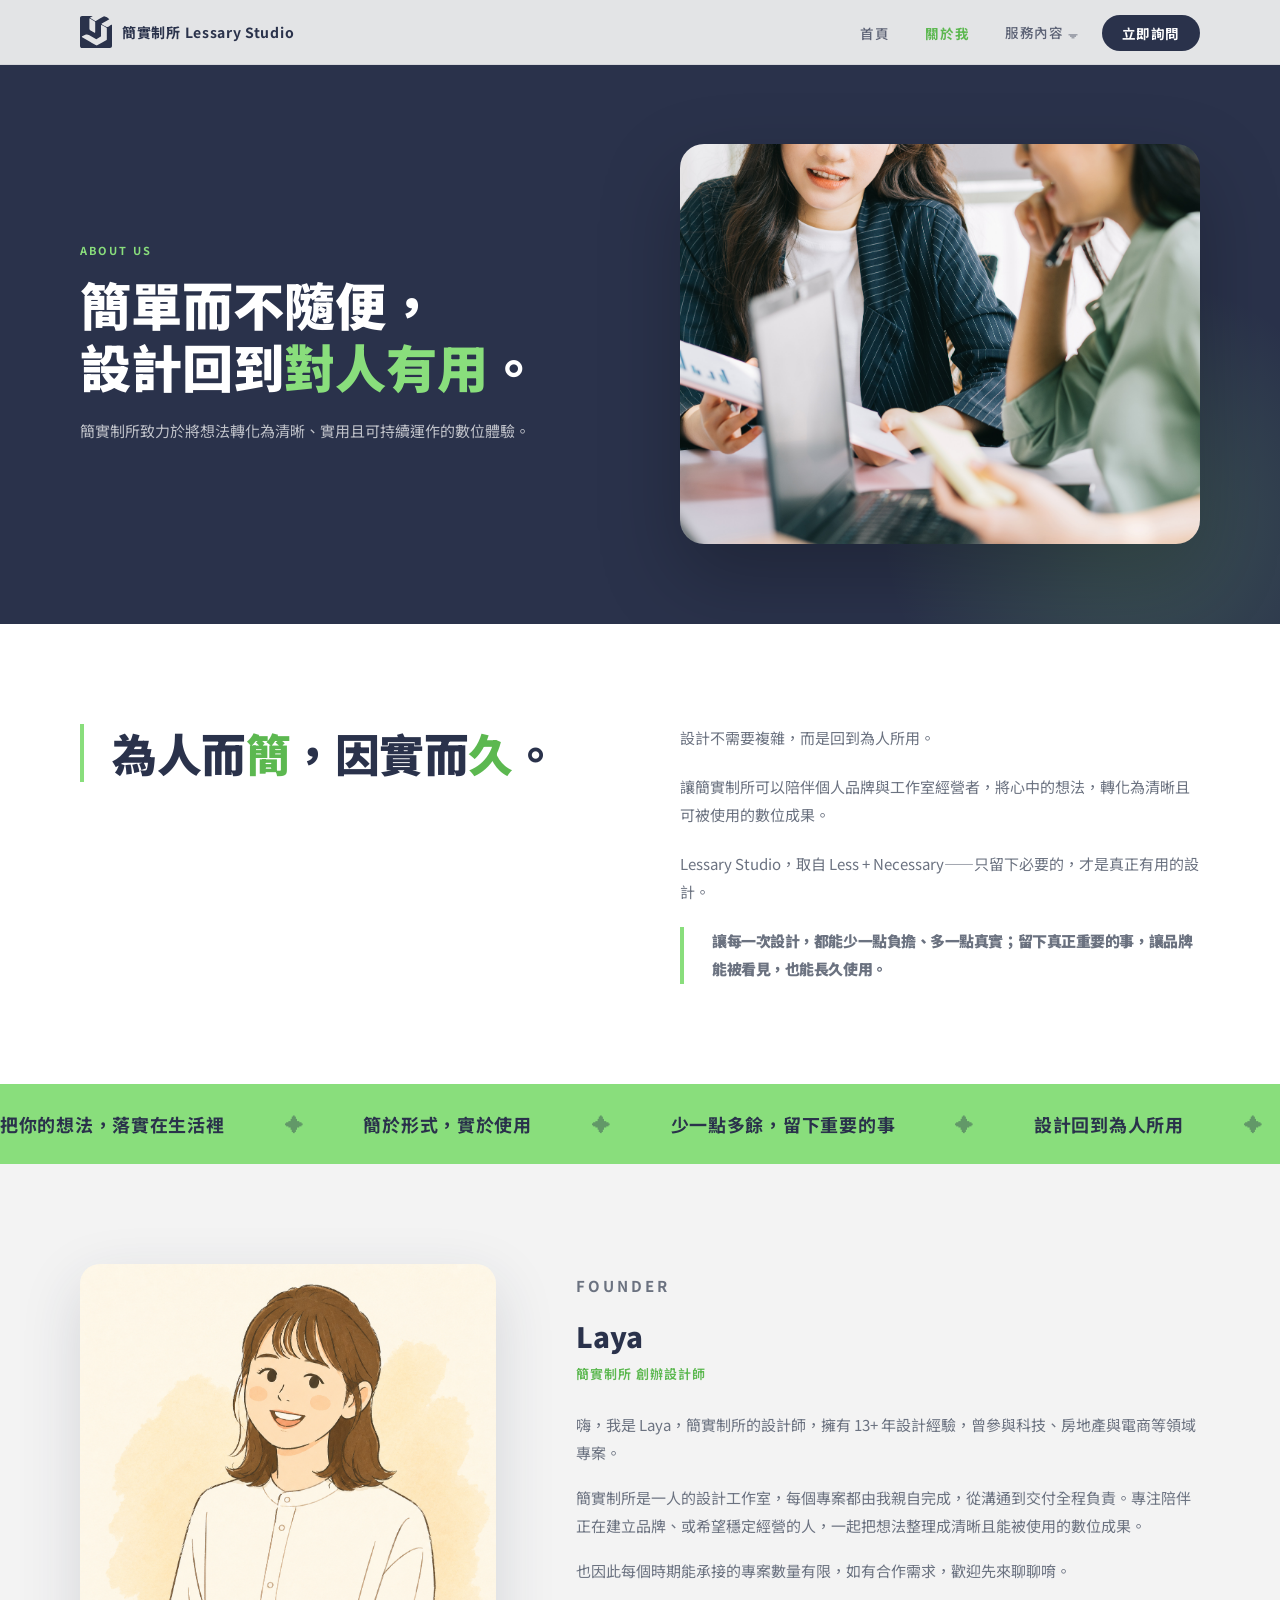
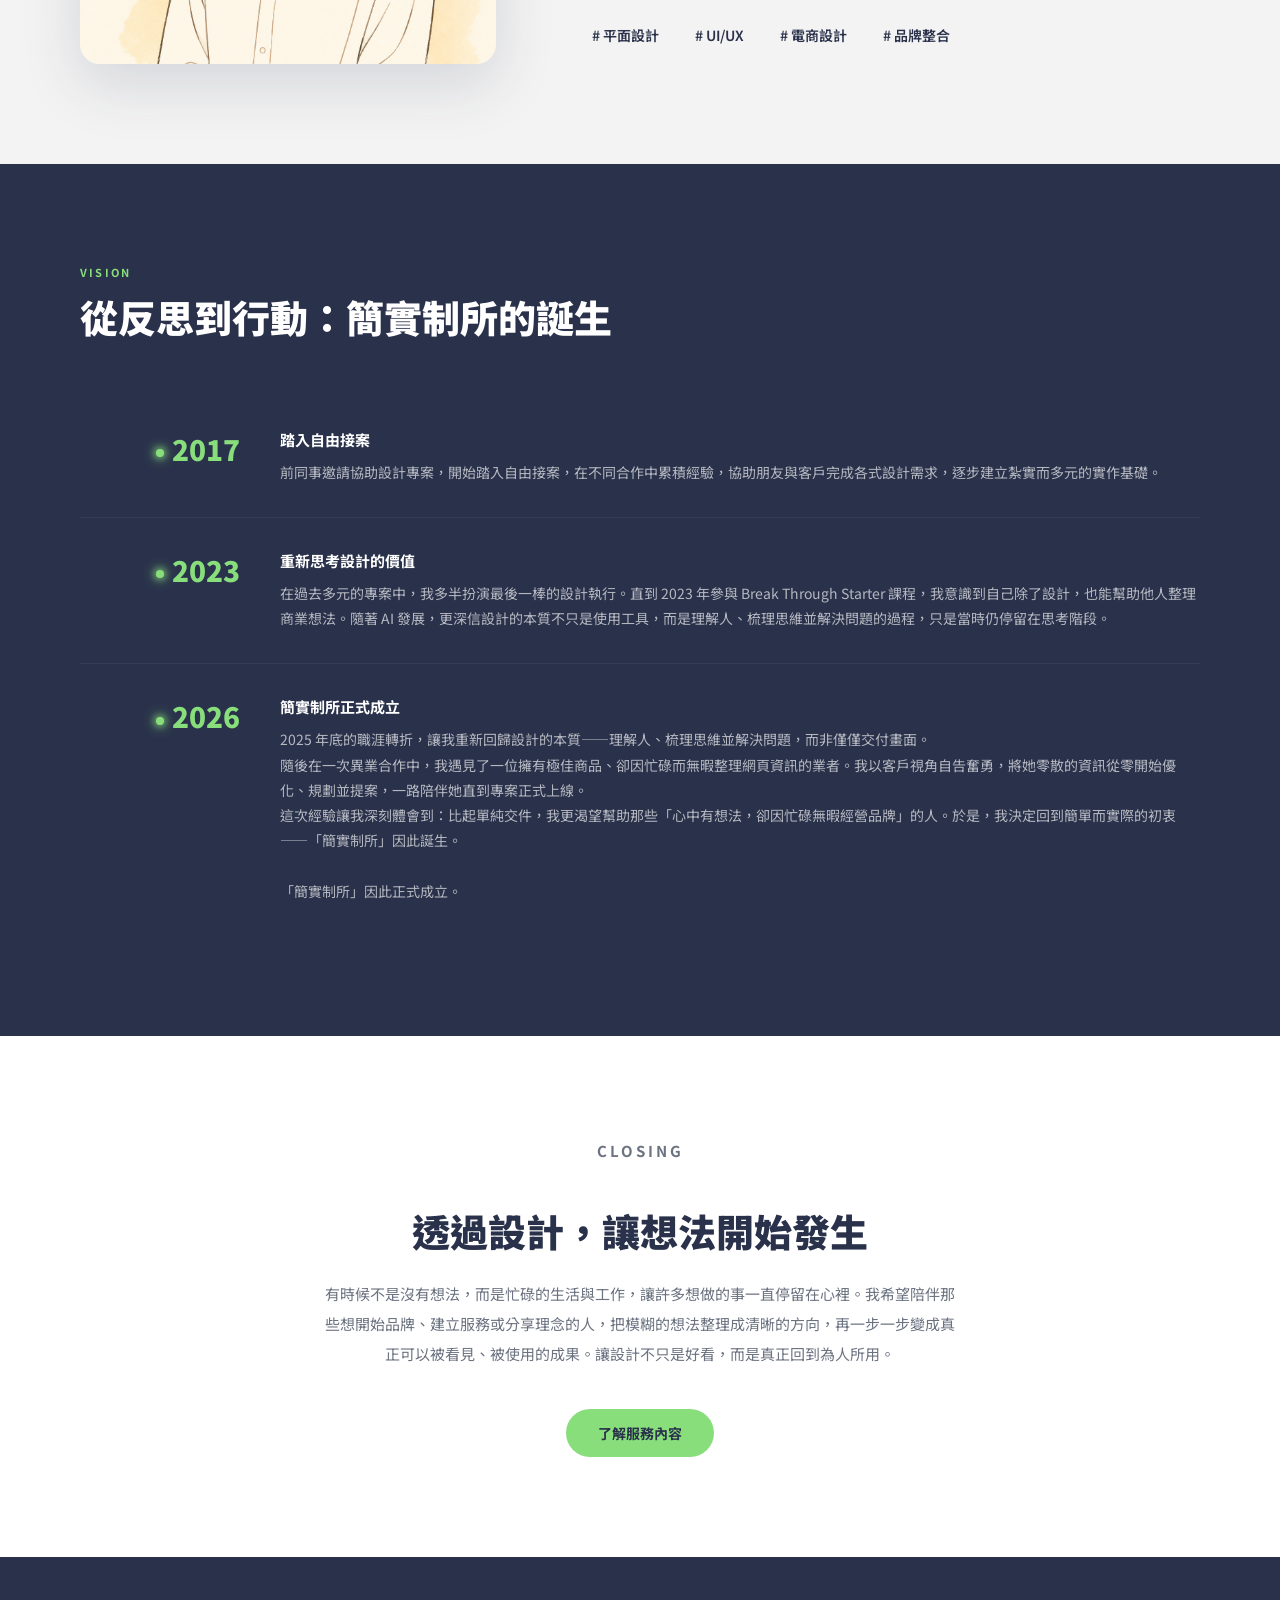
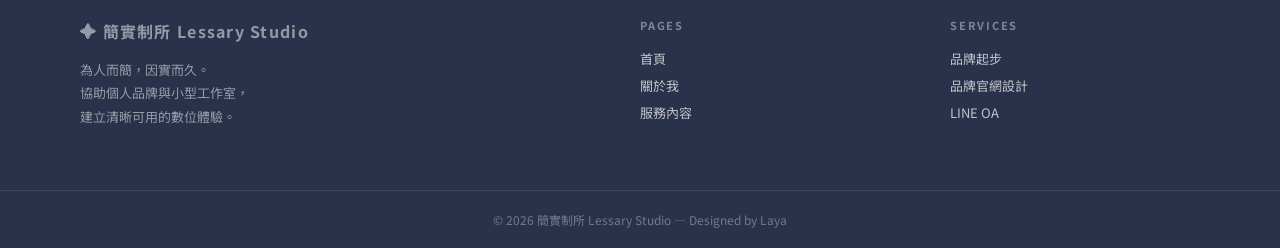
==== about.html @ 35576190 "Add files via upload" ====
<!DOCTYPE html>
<html lang="zh-TW">
<head>
<meta charset="UTF-8">
<meta name="viewport" content="width=device-width, initial-scale=1.0">
<title>關於我 — 簡實制所 Lessary Studio</title>
<link href="https://fonts.googleapis.com/css2?family=Noto+Sans+TC:wght@300;400;500;700;900&display=swap" rel="stylesheet">

  <link href="https://fonts.googleapis.com/css2?family=Noto+Sans+TC:wght@300;400;500;700;900&display=swap" rel="stylesheet">
  <link rel="stylesheet" href="css/shared.css">
  <link rel="stylesheet" href="css/about.css">
  <link rel="icon" href="img/ico_lessary_logo.ico">

  <!-- SEO -->
  <meta name=”robots” content=”noindex , nofollow“> <!--讓爬蟲先不搜尋到-->
  <meta name="description" content="簡實制所 Lessary Studio，專為個人品牌與小型工作室提供品牌 Logo 設計、品牌官網設計建置、品牌 LINE 建置視覺建立，讓設計回到對人有用。">
  <meta name="keywords" content="品牌設計,Logo設計,品牌官網設計,LINE官方帳號,個人品牌,小型工作室,簡實制所,Lessary Studio">
  <meta name="author" content="簡實制所 Lessary Studio">
  <link rel="canonical" href="https://lessarystudio.com/">

  <!-- Open Graph（Facebook / LINE 縮圖預覽） -->
  <meta property="og:type" content="website">
  <meta property="og:url" content="https://lessarystudio.com/">
  <meta property="og:title" content="簡實制所 Lessary Studio｜品牌設計 · 品牌官網設計 · LINE 經營">
  <meta property="og:description" content="專為個人品牌與小型工作室設計。從 Logo、品牌官網設計到 品牌 LINE 建置，整合品牌基礎，陪你長期經營。">
  <meta property="og:image" content="[https://lessarystudio.com/img/og_lessary.jpg](https://lessarystudio.com/img/og_lessary)">
  <meta property="og:image:width" content="1200">
  <meta property="og:image:height" content="630">
  <meta property="og:locale" content="zh_TW">
  <meta property="og:site_name" content="簡實制所 Lessary Studio">


</head>
<body>



<!-- NAV -->
<nav class="nav" id="nav">
  <div class="nav-inner">
    <a href="index.html" class="nav-logo">
      <div class="logo-mark">
        <img src="img/img_lessary_logo.svg" alt="簡實制所">
      </div>
      <span class="logo-text">簡實制所 Lessary Studio</span>
    </a>
    <button class="hamburger" id="hamburger" aria-label="開啟選單" aria-expanded="false">
      <span></span><span></span><span></span>
    </button>
    <ul class="nav-links" id="navLinks">
      <li><a href="index.html">首頁</a></li>
      <li><a href="about.html" class="active">關於我</a></li>
      <li class="has-sub">
          <a href="services.html">服務內容 <span class="desktop-arrow">▾</span></a>
        <button class="sub-toggle" aria-label="展開服務子選單">
          <span class="toggle-arrow">▾</span>
        </button>
        <ul class="nav-sub">
          <li><a href="service-brand.html">品牌起步</a></li>
          <li><a href="service-web.html">品牌官網設計</a></li>
          <li><a href="service-line.html">品牌 LINE 建置</a></li>
          <!-- <li><a href="service-ongoing.html">品牌持續經營</a></li> -->
        </ul>
      </li>
     <li><a  href="https://line.me/R/ti/p/@025sjouz" target="_blank" class="nav-cta">立即詢問</a></li>
    </ul>
  </div>
</nav>

<!-- PAGE HERO -->
<div class="page-hero">
  <div class="hero-grid">
    <div class="reveal">
      <p class="ph-label">About Us</p>
      <h1 class="ph-title">簡單而不隨便，<br>設計回到<em>對人有用</em>。</h1>
      <p class="ph-sub">簡實制所致力於將想法轉化為清晰、實用且可持續運作的數位體驗。</p>
    </div>
    <div class="ph-img-wrap reveal" style="transition-delay:.15s">
      <img src="img/img_about_01.jpg" alt="Creative workspace">
    </div>
  </div>
</div>

<!-- BRAND CONCEPT -->
<section class="brand-concept">
  <div class="concept-inner">
    <div class="concept-quote reveal">
      為人而<span>簡</span>，因實而<span>久</span>。
    </div>
    <div class="concept-body reveal" style="transition-delay:.1s">
      <p>設計不需要複雜，而是回到為人所用。</p>
      <p>讓簡實制所可以陪伴個人品牌與工作室經營者，將心中的想法，轉化為清晰且可被使用的數位成果。</p>
      <p>Lessary Studio，取自 Less + Necessary——只留下必要的，才是真正有用的設計。</p>
        <div class="concept-quote reveal">
      <p>讓每一次設計，都能少一點負擔、多一點真實；留下真正重要的事，讓品牌能被看見，也能長久使用。</p>
      </div>
    </div>
  </div>
</section>

<!-- MARQUEE BANNER -->
<div class="marquee-banner">
  <div class="marquee-inner">
    <span>把你的想法，落實在生活裡</span>
    <span class="marquee-sep">✦</span>
    <span>簡於形式，實於使用</span>
    <span class="marquee-sep">✦</span>
    <span>少一點多餘，留下重要的事</span>
    <span class="marquee-sep">✦</span>
    <span>設計回到為人所用</span>
    <span class="marquee-sep">✦</span>
    <span>清楚比複雜更有力量</span>
    <span class="marquee-sep">✦</span>
    <span>Only what is necessary.</span>
    <span class="marquee-sep">✦</span>
  </div>
</div>

<!-- FOUNDER -->
<section class="about-founder">
  <div class="founder-inner">
    <div class="reveal">
      <div class="founder-photo">
        <img src="img/img_about_designer.png" alt="Laya 設計師">
      </div>
    </div>
    <div class="founder-content reveal" style="transition-delay:.1s">
      <p class="section-label">Founder</p>
      <h3>Laya</h3>
      <p class="role">簡實制所 創辦設計師</p>
      <p>嗨，我是 Laya，簡實制所的設計師，擁有 13+ 年設計經驗，曾參與科技、房地產與電商等領域專案。</p>
      <p>簡實制所是一人的設計工作室，每個專案都由我親自完成，從溝通到交付全程負責。專注陪伴正在建立品牌、或希望穩定經營的人，一起把想法整理成清晰且能被使用的數位成果。</p>
      <p>也因此每個時期能承接的專案數量有限，如有合作需求，歡迎先來聊聊唷。</p>
      <div style="margin-top:32px;display:flex-wrap:wrap">
        <span style="display:inline-flex;align-items:center;gap:8px;background:var(--bg);padding:8px 16px;border-radius:30px;font-size:14px;font-weight:600;color:var(--primary)"># 平面設計</span>
        <span style="display:inline-flex;align-items:center;gap:8px;background:var(--bg);padding:8px 16px;border-radius:30px;font-size:14px;font-weight:600;color:var(--primary)"># UI/UX</span>
        <span style="display:inline-flex;align-items:center;gap:8px;background:var(--bg);padding:8px 16px;border-radius:30px;font-size:14px;font-weight:600;color:var(--primary)"># 電商設計</span>
        <span style="display:inline-flex;align-items:center;gap:8px;background:var(--bg);padding:8px 16px;border-radius:30px;font-size:14px;font-weight:600;color:var(--primary)"># 品牌整合</span>
      </div>
    </div>
  </div>
</section>

<!-- VISION / TIMELINE -->
<section class="vision">
  <p class="section-label reveal">Vision</p>
  <h2 class="section-title reveal">從反思到行動：簡實制所的誕生</h2>
  <div class="timeline">
    <div class="tl-item reveal">
      <p class="tl-year">2017</p>
      <div class="tl-content">
        <h4>踏入自由接案</h4>
        <p>前同事邀請協助設計專案，開始踏入自由接案，在不同合作中累積經驗，協助朋友與客戶完成各式設計需求，逐步建立紮實而多元的實作基礎。</p>
      </div>
    </div>
  <div class="tl-item reveal" style="transition-delay:.1s">
  <p class="tl-year">2023</p>
  <div class="tl-content">
    <h4>重新思考設計的價值</h4>
    <p>在過去多元的專案中，我多半扮演最後一棒的設計執行。直到 2023 年參與 Break Through Starter 課程，我意識到自己除了設計，也能幫助他人整理商業想法。隨著 AI 發展，更深信設計的本質不只是使用工具，而是理解人、梳理思維並解決問題的過程，只是當時仍停留在思考階段。
    </p>
  </div>
</div>

<div class="tl-item reveal" style="transition-delay:.2s">
  <p class="tl-year">2026</p>
  <div class="tl-content">
    <h4>簡實制所正式成立</h4>
    <p>2025 年底的職涯轉折，讓我重新回歸設計的本質——理解人、梳理思維並解決問題，而非僅僅交付畫面。
    <br>隨後在一次異業合作中，我遇見了一位擁有極佳商品、卻因忙碌而無暇整理網頁資訊的業者。我以客戶視角自告奮勇，將她零散的資訊從零開始優化、規劃並提案，一路陪伴她直到專案正式上線。<br>這次經驗讓我深刻體會到：比起單純交件，我更渴望幫助那些「心中有想法，卻因忙碌無暇經營品牌」的人。於是，我決定回到簡單而實際的初衷——「簡實制所」因此誕生。<br><br>「簡實制所」因此正式成立。
    </p>
  </div>
</div>
    </div>
  </div>
</section>

<!-- CLOSING -->
<section class="closing">
  <div class="closing-inner reveal">
    <p class="section-label" style="text-align:center">Closing</p>
    <h2 class="section-title" style="margin-bottom:24px;">透過設計，讓想法開始發生</h2>
    <p>有時候不是沒有想法，而是忙碌的生活與工作，讓許多想做的事一直停留在心裡。我希望陪伴那些想開始品牌、建立服務或分享理念的人，把模糊的想法整理成清晰的方向，再一步一步變成真正可以被看見、被使用的成果。讓設計不只是好看，而是真正回到為人所用。</p>
 <a href="services.html" class="btn-accent">了解服務內容</a> 
  </div>
</section>
<!-- FOOTER -->
<footer>
  <div class="footer-brand">
    <p class="logo">✦ 簡實制所 Lessary Studio</p>
    <p>為人而簡，因實而久。<br>協助個人品牌與小型工作室，<br>建立清晰可用的數位體驗。</p>
  </div>
  <div class="footer-col">
    <h4>Pages</h4>
    <a href="index.html">首頁</a>
    <a href="about.html">關於我</a>
     <a href="services.html">服務內容</a>
  </div>
   <div class="footer-col">
    <h4>Services</h4>
    <a href="service-brand.html">品牌起步</a>
    <a href="service-web.html">品牌官網設計</a>
    <a href="service-line.html">LINE OA</a>
    <!--<a href="service-ongoing.html">品牌持續經營</a>-->
  </div>
</footer>
<div class="footer-bottom">
  <p>© 2026 簡實制所 Lessary Studio — Designed by Laya</p>
</div>

  <script src="https://code.jquery.com/jquery-3.7.1.min.js"></script>
  <script src="js/shared.js"></script>
</body>
</html>
---- css/shared.css ----
/* ============================================================
   shared.css — 全站共用樣式
   簡實制所 Lessary Studio
   ============================================================ */

/* ── CSS 變數 ── */
:root {
  --primary:     #2A324B;
  --accent:      #89DE7C;
  --accent-dark: #5CB850;
  --bg:          #F3F3F3;
  --white:       #FFFFFF;
  --text-muted:  #6B7280;
  --text-middle: #484d56;
  --text-light:  #767B91;
  --nav-h:       64px;
  --line-green:  #06C755;
}

/* ── Reset ── */
*, *::before, *::after { box-sizing: border-box; margin: 0; padding: 0; }
html { scroll-behavior: smooth; }
body {
  font-family: 'Noto Sans TC', sans-serif;
  background: var(--bg);
  color: var(--primary);
  overflow-x: hidden;
}

/* ── NAV ── */
.nav {
  position: fixed; top: 0; left: 0; width: 100%; z-index: 100;
  background: rgba(243,243,243,0.92);
  backdrop-filter: blur(14px);
  border-bottom: 1px solid rgba(42,50,75,0.08);
  transition: box-shadow .3s;
}
.nav.scrolled { box-shadow: 0 2px 20px rgba(42,50,75,0.10); }

.nav-inner {
  max-width: 1200px; margin: 0 auto;
  height: 64px;
  display: flex; align-items: center; justify-content: space-between;
  padding: 0 40px;
}

/* Logo */
.nav-logo {
  display: flex; align-items: center; gap: 10px;
  text-decoration: none; color: var(--primary); flex-shrink: 0;
}
.logo-mark { width: 32px; height: 32px; display: flex; align-items: center; }
.logo-mark img { width: 100%; height: auto; display: block; }
.logo-text {
  font-size: 14px; font-weight: 700; letter-spacing: .05em;
  color: var(--primary); white-space: nowrap;
}

/* Nav links (desktop ul) */
.nav-links {
  display: flex; align-items: center;
  gap: 8px; list-style: none; margin: 0; padding: 0;
}
.nav-links li a {
  font-size: 13.5px; font-weight: 500; color: var(--primary);
  text-decoration: none; letter-spacing: .04em; opacity: .72;
  padding: 6px 14px; border-radius: 30px;
  transition: opacity .2s, background .2s;
}
.nav-links li a:hover { opacity: 1; background: rgba(42,50,75,0.06); }
.nav-links li a.active { opacity: 1; color: var(--accent-dark); font-weight: 700; }
.nav-links li a.nav-cta {
  background: var(--primary); color: var(--white); opacity: 1;
  padding: 8px 20px; border-radius: 30px; font-weight: 700;
  transition: background .2s, transform .2s;
}
.nav-links li a.nav-cta:hover { background: var(--accent-dark); transform: translateY(-1px); }

/* Hamburger */
.hamburger {
  display: none;
  flex-direction: column; justify-content: center;
  gap: 5px;
  width: 40px; height: 40px;
  background: none; border: none; cursor: pointer; padding: 8px;
  z-index: 201;
}
.hamburger span {
  display: block; width: 22px; height: 2px;
  background: var(--primary); border-radius: 2px;
  transition: transform .3s ease, opacity .2s ease;
  transform-origin: center;
}

/* Hamburger open state */
.hamburger.is-open span:nth-child(1) { transform: translateY(7px) rotate(45deg); }
.hamburger.is-open span:nth-child(2) { opacity: 0; }
.hamburger.is-open span:nth-child(3) { transform: translateY(-7px) rotate(-45deg); }

/* ── MOBILE NAV (≤ 1024px) ── */
@media (max-width: 1024px) {
  .hamburger { display: flex; }

  .nav-links {
    display: none;
    position: absolute;
    top: 64px; left: 0; right: 0;
    flex-direction: column; align-items: stretch;
    gap: 0; padding: 8px 0 16px;
    background: rgba(243,243,243,0.97);
    backdrop-filter: blur(14px);
    border-bottom: 1px solid rgba(42,50,75,0.10);
    box-shadow: 0 8px 32px rgba(42,50,75,0.12);
  }
  .nav-links.is-open { display: flex; }

  .nav-links li a {
    display: block; padding: 14px 32px;
    border-radius: 0; font-size: 15px;
    border-bottom: 1px solid rgba(42,50,75,0.05);
  }
  .nav-links li:last-child a { border-bottom: none; }

  .nav-links li.desktop-only { display: none; }

  /* has-sub 行 — 左右分欄 */
  .nav-links li.has-sub {
    display: flex; flex-wrap: wrap;
    align-items: stretch;
    border-bottom: 1px solid rgba(42,50,75,0.05);
  }
  .nav-links li.has-sub > a {
    flex: 1; border-bottom: none;
    padding: 14px 0 14px 32px;
  }
  /* 右邊 toggle 按鈕 */
  .sub-toggle {
    width: 44px; flex-shrink: 0;
    display: flex; align-items: center; justify-content: center;
    background: none; border: none; border-left: 1px solid rgba(42,50,75,0.07);
    cursor: pointer; color: var(--primary);
    font-size: 24px; opacity: .5;
    transition: opacity .2s, background .2s;
  }
  .sub-toggle:hover { opacity: 1; background: rgba(42,50,75,0.04); }
  .sub-toggle .toggle-arrow { display: inline-block; transition: transform .3s; }
  .nav-links li.has-sub.is-open .toggle-arrow { transform: rotate(180deg); }

  /* nav-sub 垂直展開 */
  .nav-sub {
    display: none; list-style: none; padding: 0;
    width: 100%; background: rgba(42,50,75,0.03);
  }
  .nav-sub.is-open { display: block; }
  .nav-sub li a {
    padding: 11px 32px 11px 52px;
    font-size: 13.5px; color: var(--text-muted);
    border-bottom: 1px solid rgba(42,50,75,0.04);
  }
  .nav-sub li:last-child a { border-bottom: none; }
  .nav-sub li a:hover { color: var(--accent-dark); }

  .nav-links li a.nav-cta {
    margin: 12px 24px 4px; border-radius: 10px;
    text-align: center; padding: 14px 20px; border-bottom: none;
  }

  /* 桌機專屬箭頭隱藏 */
  .desktop-arrow { display: none !important; }
}

/* ── DESKTOP NAV (≥ 1025px) ── */
@media (min-width: 1025px) {
  .hamburger  { display: none !important; }
  .nav-links  { display: flex !important; }
  .sub-toggle { display: none !important; }
  .nav-links li.desktop-only { display: none !important; }

  /* has-sub — position 讓子選單能絕對定位 */
  .nav-links li.has-sub { position: relative; }

  /* 服務內容連結加箭頭 */
  .nav-links li.has-sub > a {
    display: inline-flex; align-items: center; gap: 4px;
  }
  .desktop-arrow {
    font-size: 24px; opacity: .5; display: inline-block;
    transition: transform .25s;
  }
  .nav-links li.has-sub:hover > a .desktop-arrow,
  .nav-links li.has-sub.is-open > a .desktop-arrow {
    transform: rotate(180deg);
  }

  /* 橋接層：防止滑鼠移到選單時選單消失 */
  .nav-links li.has-sub::after {
    content: '';
    position: absolute;
    top: 100%; left: 0; right: 0;
    height: 10px;
    background: transparent;
  }

  /* 下拉選單本體 */
  .nav-sub {
    display: none;
    position: absolute;
    top: 100%; left: 50%;
    transform: translateX(-50%);
    min-width: 152px;
    background: var(--white);
    border-radius: 14px;
    box-shadow: 0 8px 32px rgba(42,50,75,0.14);
    border: 1px solid rgba(42,50,75,0.07);
    list-style: none;
    padding: 10px 0 8px;  /* padding-top 10px 對齊橋接層高度 */
    z-index: 200;
    margin-top: 8px;
  }
  /* hover 或 is-open 都顯示 */
  .nav-links li.has-sub:hover .nav-sub,
  .nav-links li.has-sub.is-open .nav-sub { display: block; }

  .nav-sub li a {
    display: block; padding: 10px 20px;
    font-size: 13px; font-weight: 500;
    color: var(--primary); opacity: .8;
    text-decoration: none; white-space: nowrap;
    border-radius: 0; background: none;
    transition: background .2s, color .2s, opacity .2s;
  }
  .nav-sub li a:hover {
    background: rgba(137,222,124,0.1);
    color: var(--accent-dark); opacity: 1;
  }
  .nav-sub li a.active {
    color: var(--accent-dark); font-weight: 700; opacity: 1;
  }
}

/* ── BREADCRUMB ── */
.breadcrumb {
  padding: calc(var(--nav-h) + 28px) 80px 0;
  font-size: 12px; color: var(--text-light);
  display: flex; align-items: center; gap: 8px;
}
.breadcrumb a { color: var(--text-light); text-decoration: none; transition: color .2s; }
.breadcrumb a:hover { color: var(--accent-dark); }
.breadcrumb span { opacity: .4; }

/* ── BUTTONS ── */
.btn-primary {
  background: var(--primary); color: var(--white);
  padding: 14px 32px; border-radius: 40px;
  font-size: 14px; font-weight: 700; text-decoration: none;
  display: inline-block; transition: background .25s, transform .25s;
}
.btn-primary:hover { background: var(--accent-dark); transform: translateY(-2px); }
.btn-primary-line{border: var(--white)solid 1px;}
.btn-primary-line:hover{border: none;}

.btn-secondary {
  background: transparent; color: var(--primary);
  padding: 14px 28px; border-radius: 40px;
  border: 1.5px solid var(--primary);
  font-size: 14px; font-weight: 500; text-decoration: none;
  display: inline-block; transition: border-color .2s, color .2s, transform .2s;
}
.btn-secondary:hover { border-color: var(--accent-dark); color: var(--accent-dark); transform: translateY(-2px); }

.btn-accent {
  background: var(--accent); color: var(--primary);
  padding: 14px 32px; border-radius: 40px;
  font-size: 14px; font-weight: 700; text-decoration: none;
  display: inline-block; transition: background .25s, transform .25s;
}
.btn-accent:hover { background: var(--accent-dark); color: var(--white); transform: translateY(-2px); }

.btn-ghost {
  background: transparent; color: var(--primary);
  padding: 13px 24px; border-radius: 40px;
  border: 1.5px solid currentColor;
  font-size: 14px; font-weight: 500; text-decoration: none;
  display: inline-block; transition: color .2s, transform .2s;
}
.btn-ghost:hover { color: var(--accent-dark); transform: translateY(-2px); }

.btn-ghost-light {
  background: transparent; color: rgba(255,255,255,0.7);
  padding: 13px 24px; border-radius: 40px;
  border: 1.5px solid rgba(255,255,255,0.25);
  font-size: 14px; font-weight: 500; text-decoration: none;
  display: inline-block; transition: all .2s;
}
.btn-ghost-light:hover { color: var(--white); border-color: rgba(255,255,255,0.6); transform: translateY(-2px); }

/* ── SECTION 共用 ── */
.section-label {
  font-size: 11px; font-weight: 700; letter-spacing: .2em;
  text-transform: uppercase; color: var(--accent-dark); margin-bottom: 12px;
}
.section-title {
  font-size: clamp(26px, 3vw, 38px); font-weight: 900;
  color: var(--primary); margin-bottom: 20px; line-height: 1.3;
}
.sec-label {
  font-size: 11px; font-weight: 700; letter-spacing: .2em;
  text-transform: uppercase; color: var(--accent-dark); margin-bottom: 10px;
}
.sec-title {
  font-size: clamp(24px, 3vw, 36px); font-weight: 900; margin-bottom: 40px;
}

/* ── FOOTER ── */
footer {
  background: var(--primary); color: var(--white);
  padding: 60px 80px;
  display: grid; grid-template-columns: 2fr 1fr 1fr; gap: 60px;
}
.footer-brand .logo { font-size: 16px; font-weight: 700; letter-spacing: .08em; margin-bottom: 12px; }
.footer-brand p { font-size: 13px; opacity: .5; line-height: 1.8; max-width: 260px; }
.footer-col h4 {
  font-size: 11px; font-weight: 700; letter-spacing: .16em;
  text-transform: uppercase; opacity: .4; margin-bottom: 16px;
}
.footer-col a {
  display: block; font-size: 13px; opacity: .7;
  text-decoration: none; color: var(--white);
  margin-bottom: 8px; transition: opacity .2s;
}
.footer-col a:hover { opacity: 1; }
.footer-bottom {
  background: var(--primary); text-align: center;
  padding: 20px; border-top: 1px solid rgba(255,255,255,0.08);
}
.footer-bottom p { font-size: 12px; color: rgba(255,255,255,0.35); }

/* ── CTA BAND ── */
.cta-band { background: var(--accent); padding: 80px; text-align: center; }
.cta-band h2 { font-size: clamp(24px, 3vw, 38px); font-weight: 900; color: var(--primary); margin-bottom: 12px; }
.cta-band p { font-size: 15px; color: var(--primary); opacity: .7; margin-bottom: 32px; }

/* ── SCROLL REVEAL ── */
.reveal { opacity: 0; transform: translateY(30px); transition: opacity .7s ease, transform .7s ease; }
.reveal.visible { opacity: 1; transform: none; }

/* ── PORTFOLIO 共用 ── */
.port-header { display: flex; align-items: flex-end; justify-content: space-between; margin-bottom: 40px; flex-wrap: wrap; gap: 16px; }
.port-grid { display: grid; grid-template-columns: repeat(3, 1fr); gap: 20px; }
.port-item {
  border-radius: 16px; overflow: hidden; aspect-ratio: 4/3;
  position: relative; cursor: pointer;
  box-shadow: 0 8px 28px rgba(42,50,75,0.1);
}
.port-item img { width: 100%; height: 100%; object-fit: cover; transition: transform .5s ease; }
.port-item:hover img { transform: scale(1.06); }
.port-overlay {
  position: absolute; inset: 0;
  background: linear-gradient(to top, rgba(42,50,75,0.7) 0%, transparent 55%);
  opacity: 0; transition: opacity .3s;
  display: flex; align-items: flex-end; padding: 20px;
}
.port-item:hover .port-overlay { opacity: 1; }
.port-label { font-size: 13px; font-weight: 700; color: var(--white); letter-spacing: .04em; }
.port-extra { display: none; grid-template-columns: repeat(3, 1fr); gap: 20px; margin-top: 20px; }
.port-extra.open { display: grid; }
.port-toggle {
  display: inline-flex; align-items: center; gap: 8px;
  font-size: 13px; font-weight: 700; color: var(--accent-dark);
  background: none; border: 1.5px solid var(--accent-dark);
  padding: 9px 20px; border-radius: 30px; cursor: pointer;
  transition: background .2s, color .2s; margin-top: 28px;
}
.port-toggle:hover { background: var(--accent-dark); color: var(--white); }
.port-toggle .arrow { transition: transform .3s; display: inline-block; }
.port-toggle.open .arrow { transform: rotate(180deg); }

/* ── PROCESS 共用 ── */
.process-section { background: var(--primary); padding: 80px; color: var(--white); }
.process-section .sec-label { color: var(--accent); }
.process-section .sec-title { color: var(--primary); }
.process-steps {
  display: grid; grid-template-columns: repeat(5, 1fr);
  gap: 0; margin-top: 56px; position: relative;
}
.process-steps::before {
  content: ''; position: absolute;
  top: 20px; left: 10%; right: 10%;
  height: 1px; background: rgba(137,222,124,0.2); z-index: 0;
}
.proc-step {
  display: flex; flex-direction: column;
  align-items: center; text-align: center;
  position: relative; z-index: 1; padding: 0 8px;
}
.ps-num {
  width: 40px; height: 40px; border-radius: 50%;
  background: rgba(137,222,124,0.12); border: 1px solid var(--accent);
  color: var(--accent); font-size: 13px; font-weight: 900;
  display: flex; align-items: center; justify-content: center;
  margin-bottom: 16px; transition: background .25s, transform .25s;
}
.proc-step:hover .ps-num { background: var(--accent); color: var(--primary); transform: scale(1.1); }
.ps-title { font-size: 13px; font-weight: 700; margin-bottom: 6px; }
.ps-desc { font-size: 11.5px; opacity: .55; line-height: 1.6; }

/* ── RESPONSIVE 共用 ── */
@media (max-width: 900px) {
  .nav-inner { padding: 0 20px; }
  .breadcrumb { padding-left: 20px; padding-right: 20px; }
  footer { grid-template-columns: 1fr; gap: 32px; padding: 48px 32px; }
  .cta-band { padding: 60px 28px; }
  .port-grid,
  .port-extra { grid-template-columns: 1fr 1fr; }
  .process-steps { grid-template-columns: 1fr 1fr; gap: 28px; }
  .process-steps::before { display: none; }
}

/*-- CTA -*/

.dh-btns-center {
  display: flex;
  gap: 12px;
  flex-wrap: wrap;
  justify-content: center; /* 讓區塊內的按鈕水平置中 */
  margin: 0 auto;         /* 讓整個按鈕區塊在其父層（例如網頁）中水平置中 */
}
---- css/about.css ----
/* ============================================================
   about.css — 關於頁專屬樣式
   ============================================================ */
section { padding: 100px 80px; }
.body-text { font-size: 15px; color: var(--text-muted); line-height: 1.9; }

/* PAGE HERO */
.page-hero {
  padding-top: calc(var(--nav-h) + 80px);
  padding-bottom: 80px;
  padding-left: 80px; padding-right: 80px;
  background: var(--primary); color: var(--white);
  position: relative; overflow: hidden;
}
.page-hero::after {
  content: ''; position: absolute; right: -100px; bottom: -150px;
  width: 500px; height: 500px;
  background: radial-gradient(ellipse, rgba(137,222,124,0.2), transparent 70%);
  border-radius: 50%; animation: glow 7s ease-in-out infinite;
}
@keyframes glow { 0%,100%{transform:scale(1);} 50%{transform:scale(1.15);} }

.hero-grid { display: grid; grid-template-columns: 1fr 1fr; gap: 80px; align-items: center; position: relative; z-index: 1; }
.ph-label { font-size: 11px; font-weight: 700; letter-spacing: .2em; text-transform: uppercase; color: var(--accent); margin-bottom: 16px; }
.ph-title { font-size: clamp(32px,4vw,52px); font-weight: 900; line-height: 1.2; margin-bottom: 20px; }
.ph-title em { font-style: normal; color: var(--accent); }
.ph-sub { font-size: 15px; opacity: .7; line-height: 1.9; }
.ph-img-wrap {
  height: 400px; border-radius: 24px; overflow: hidden;
  box-shadow: 0 32px 80px rgba(0,0,0,0.25);
  animation: heroFloat 6s ease-in-out infinite;
}
.ph-img-wrap img { width: 100%; height: 100%; object-fit: cover; }
@keyframes heroFloat { 0%,100%{transform:translateY(0);} 50%{transform:translateY(-12px);} }

/* BRAND CONCEPT */
.brand-concept { background: var(--white); }
.concept-inner { display: grid; grid-template-columns: 1fr 1fr; gap: 80px; align-items: start; }
.concept-quote {
  font-size: clamp(28px,3.5vw,46px); font-weight: 900; color: var(--primary);
  line-height: 1.3; letter-spacing: -.01em;
  border-left: 4px solid var(--accent); padding-left: 28px;
}
.concept-quote span { color: var(--accent-dark); }
.concept-body { display: flex; flex-direction: column; gap: 20px; }
.concept-body p { font-size: 15px; color: var(--text-muted); line-height: 1.9; }

/* MARQUEE */
.marquee-banner { overflow: hidden; background: var(--accent); height: 80px; display: flex; align-items: center; }
.marquee-inner {
  display: flex; gap: 60px; white-space: nowrap;
  animation: marquee 20s linear infinite;
  font-size: 18px; font-weight: 700; color: var(--primary); letter-spacing: .04em;
}
@keyframes marquee { 0%{transform:translateX(0);} 100%{transform:translateX(-50%);} }
.marquee-sep { opacity: .4; }

/* ABOUT FOUNDER */
.about-founder { background: var(--bg); }
.founder-inner { display: grid; grid-template-columns: 2fr 3fr; gap: 80px; align-items: start; }
.founder-photo {
  width: 100%;
  height: 400px;
  display: flex;
 align-items: center;
 justify-content: center;
  border-radius: 20px; overflow: hidden;
  box-shadow: 0 20px 60px rgba(42,50,75,0.15);
  aspect-ratio: 3/4;
  animation: photoFloat 7s ease-in-out infinite;
}
.founder-photo img { width: 100%; height: 100%; object-fit: cover;   object-fit: cover;
  object-position: center top;}
@keyframes photoFloat { 0%,100%{transform:translateY(0) rotate(-0.5deg);} 50%{transform:translateY(-10px) rotate(0.5deg);} }
.founder-content { padding-top: 8px; }
.founder-content h3 { font-size: 28px; font-weight: 900; margin-bottom: 6px; }
.founder-content .role { font-size: 13px; color: var(--accent-dark); font-weight: 600; letter-spacing: .08em; margin-bottom: 24px; }
.founder-content p { font-size: 15px; color: var(--text-muted); line-height: 1.9; margin-bottom: 16px; }

/* TIMELINE */
.vision { background: var(--primary); color: var(--white); }
.vision .section-label { color: var(--accent); }
.vision .section-title { color: var(--white); }
.timeline { margin-top: 56px; position: relative; }

.tl-item { display: grid; grid-template-columns: 160px 1fr; gap: 40px; padding: 32px 0; border-bottom: 1px solid rgba(255,255,255,0.05); position: relative; }
.tl-item:last-child { border-bottom: none; }
.tl-year { font-size: 28px; font-weight: 900; color: var(--accent); position: relative; text-align: right; }
.tl-year::before {
  content: '';
  display: inline-block;
  width: 8px; height: 8px;
  border-radius: 50%;
  background: var(--accent);
  margin-right: 8px;
  vertical-align: middle;
   box-shadow: 0 0 6px 2px rgba(137,222,124,0.6),
              0 0 12px 4px rgba(137,222,124,0.3);
  /*animation: glowPulse 2s ease-in-out infinite;*/
}
.tl-content h4 { font-size: 15px; font-weight: 700; margin-bottom: 10px; }
.tl-content p { font-size: 14px; opacity: .65; line-height: 1.8; }

/*@keyframes glowPulse {
  0%, 100% { box-shadow: 0 0 6px 2px rgba(137,222,124,0.6),
                         0 0 12px 4px rgba(137,222,124,0.3); }
  50%       { box-shadow: 0 0 10px 4px rgba(137,222,124,0.9),
                         0 0 20px 8px rgba(137,222,124,0.4); }
}*/

/* CLOSING */
.closing { background: var(--white); text-align: center; }
.closing-inner { max-width: 640px; margin: 0 auto; }
.closing-inner p { font-size: 15px; color: var(--text-muted); line-height: 2; margin-bottom: 40px; }

/* RESPONSIVE */
@media (max-width: 900px) {
  .page-hero, section { padding: 80px 32px; }
  .page-hero { padding-top: 160px; }
  .hero-grid, .concept-inner, .founder-inner { grid-template-columns: 1fr; gap: 40px; }
  .ph-img-wrap { height: 260px; }

  .tl-item { grid-template-columns: 80px 1fr; gap: 24px; }
  .tl-year { font-size: 20px; }

}
@media (max-width: 1024px) {
  .page-hero { padding-top: calc(var(--nav-h) + 48px + 40px); }
}
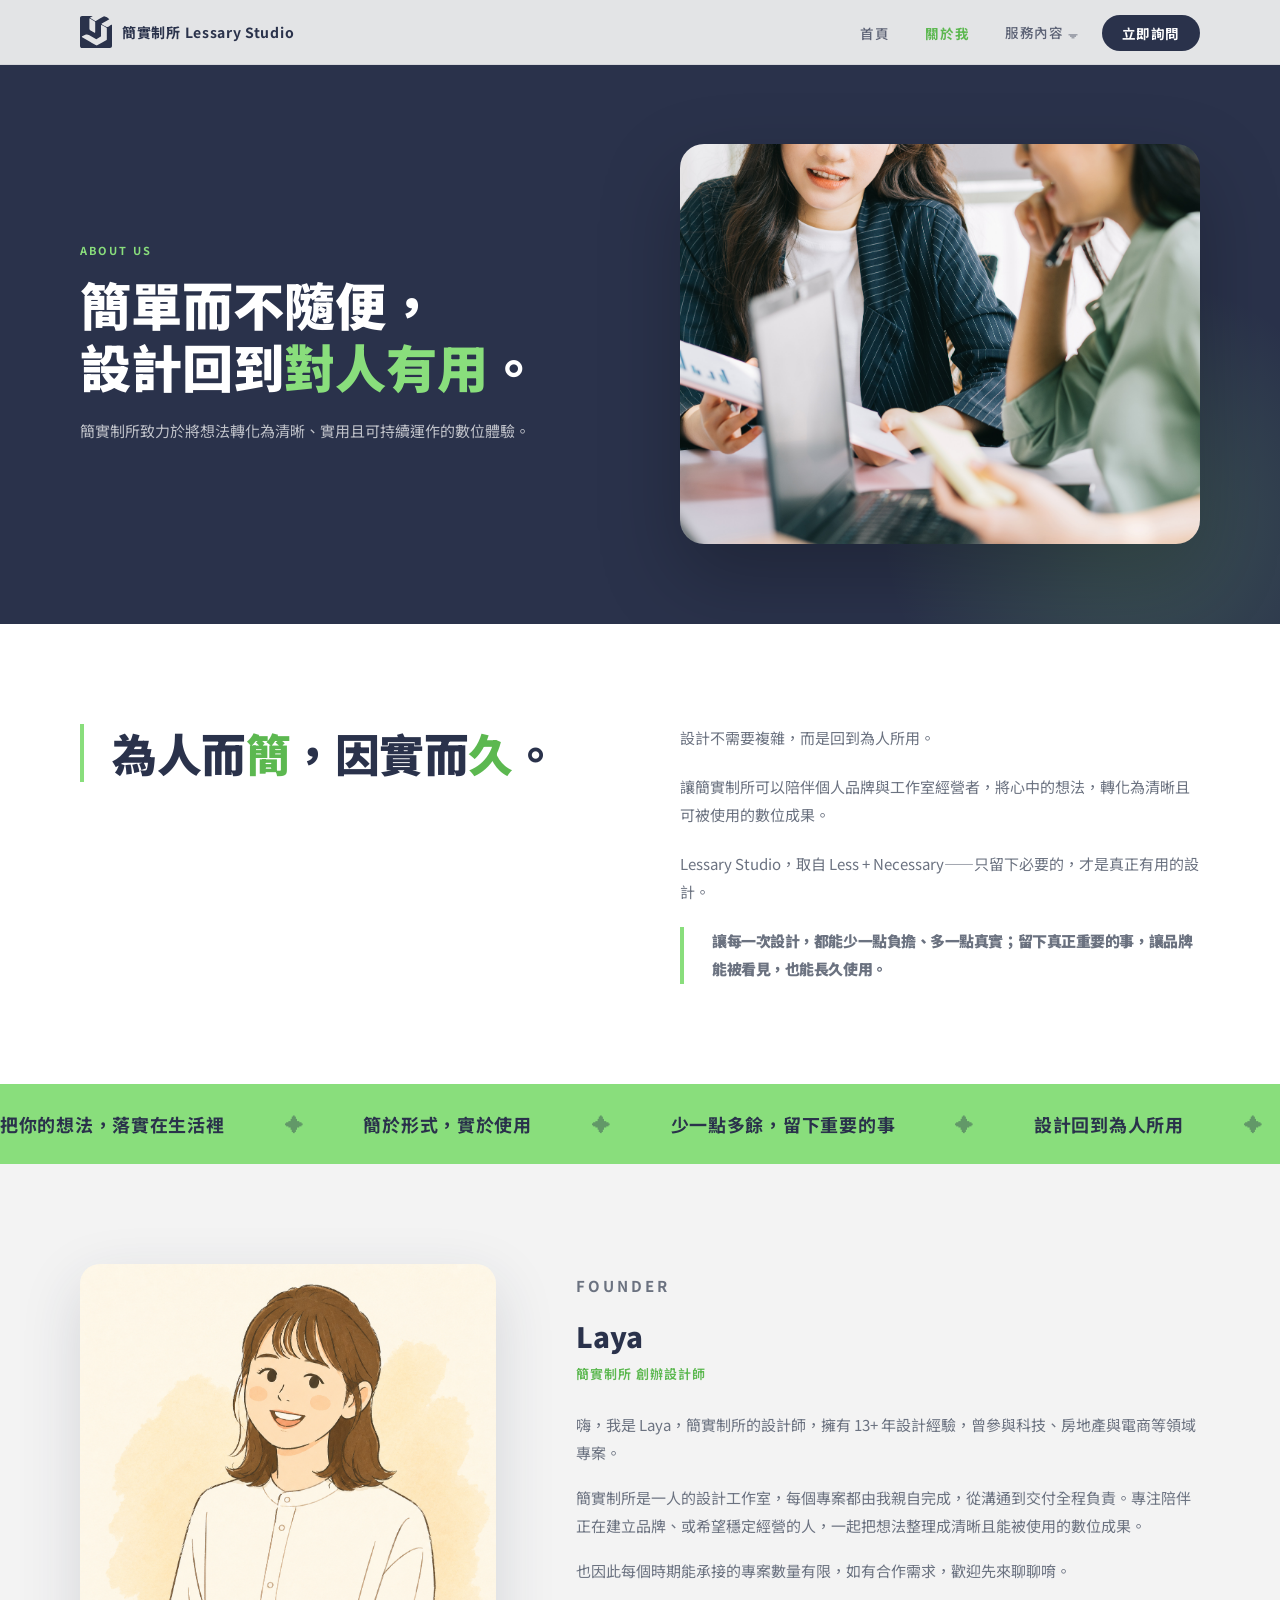
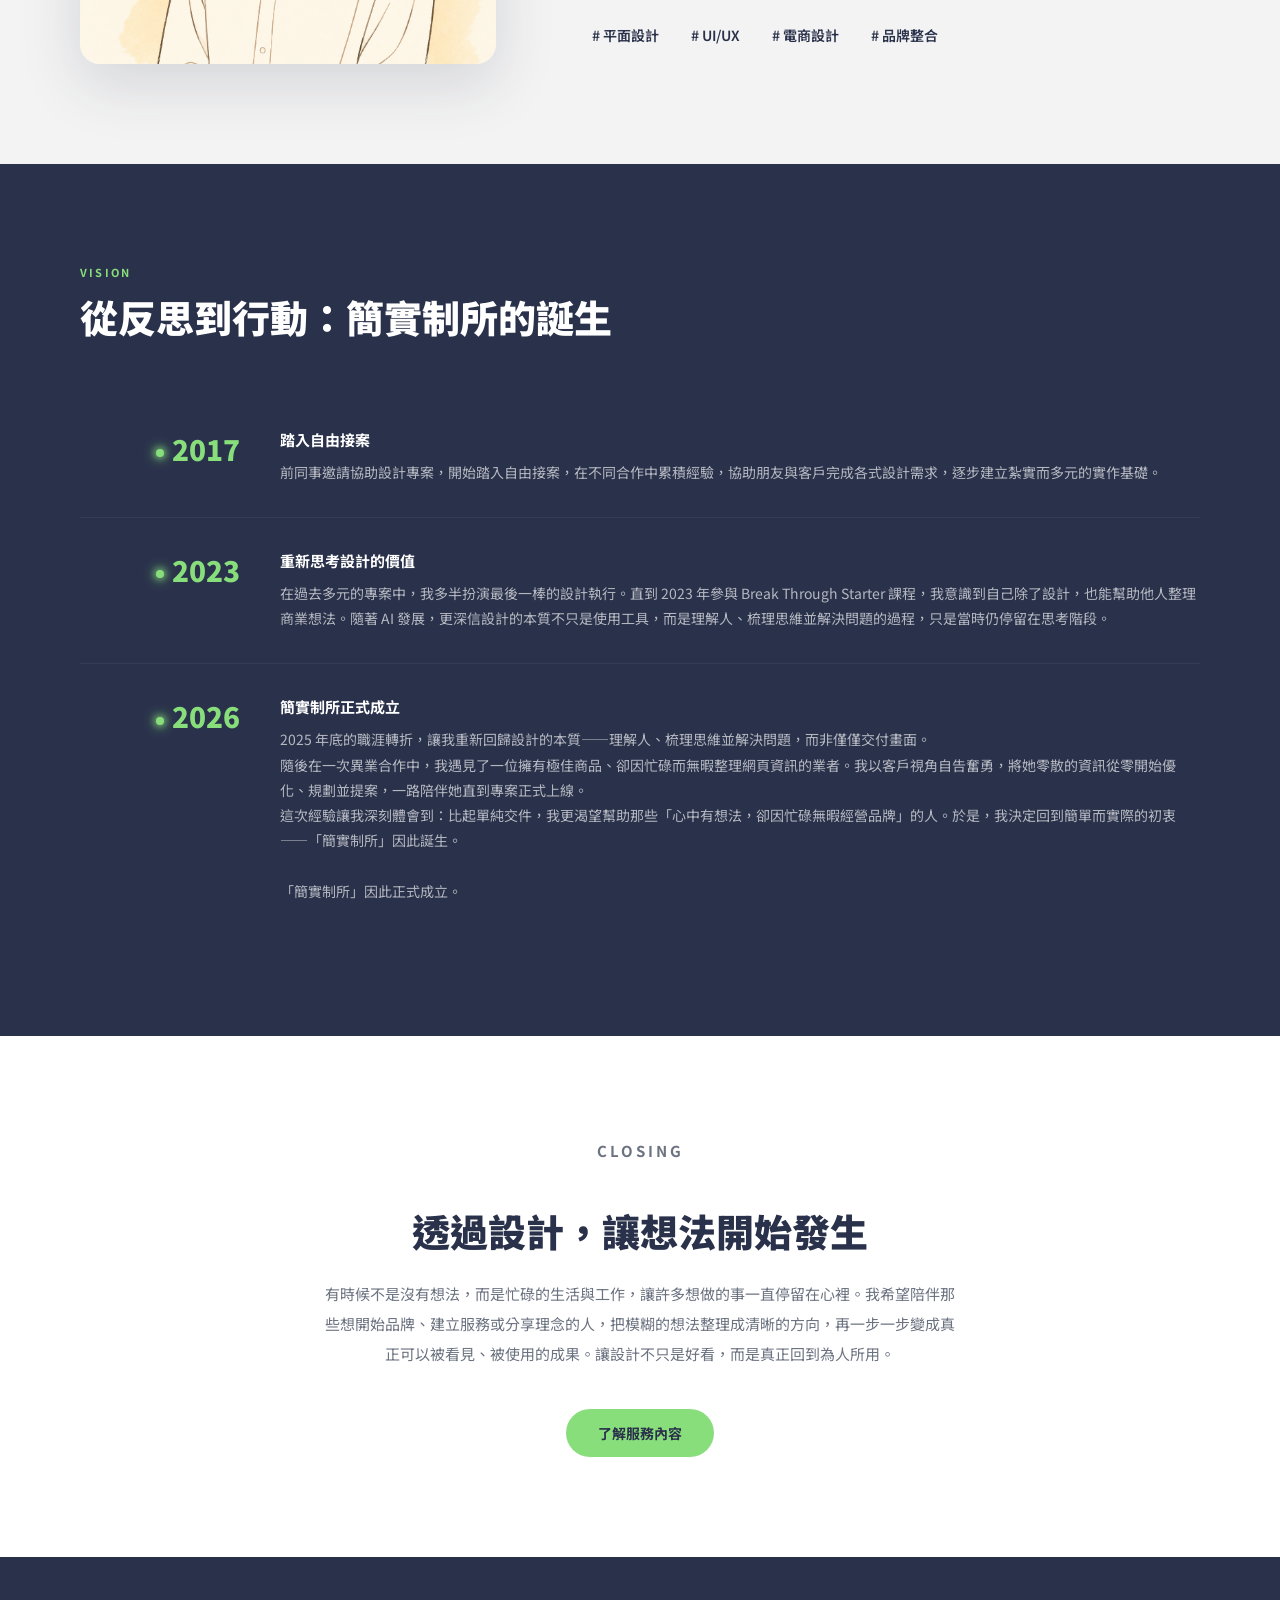
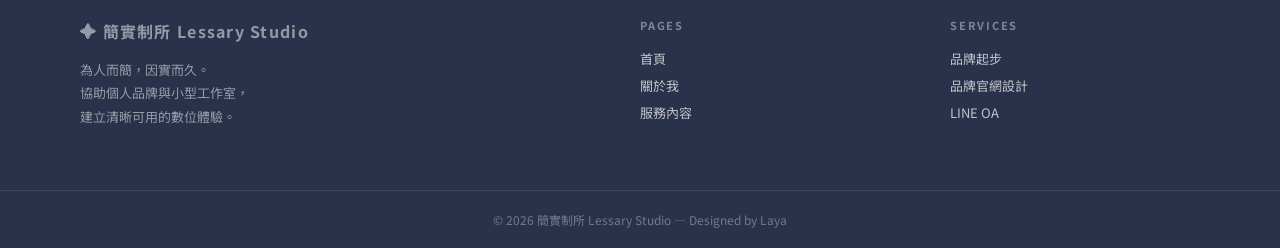
==== commit b9594f3f: "Add files via upload" ====
--- a/about.html
+++ b/about.html
@@ -23,7 +23,7 @@
   <meta property="og:url" content="https://lessarystudio.com/">
   <meta property="og:title" content="簡實制所 Lessary Studio｜品牌設計 · 品牌官網設計 · LINE 經營">
   <meta property="og:description" content="專為個人品牌與小型工作室設計。從 Logo、品牌官網設計到 品牌 LINE 建置，整合品牌基礎，陪你長期經營。">
-  <meta property="og:image" content="[https://lessarystudio.com/img/og_lessary.jpg](https://lessarystudio.com/img/og_lessary)">
+<meta property="og:image" content="https://lessarystudio.com/img/og_lessary.jpg">
   <meta property="og:image:width" content="1200">
   <meta property="og:image:height" content="630">
   <meta property="og:locale" content="zh_TW">
@@ -131,7 +131,7 @@
       <p>嗨，我是 Laya，簡實制所的設計師，擁有 13+ 年設計經驗，曾參與科技、房地產與電商等領域專案。</p>
       <p>簡實制所是一人的設計工作室，每個專案都由我親自完成，從溝通到交付全程負責。專注陪伴正在建立品牌、或希望穩定經營的人，一起把想法整理成清晰且能被使用的數位成果。</p>
       <p>也因此每個時期能承接的專案數量有限，如有合作需求，歡迎先來聊聊唷。</p>
-      <div style="margin-top:32px;display:flex-wrap:wrap">
+   <div style="margin-top: 32px; display: flex; flex-wrap: wrap;">
         <span style="display:inline-flex;align-items:center;gap:8px;background:var(--bg);padding:8px 16px;border-radius:30px;font-size:14px;font-weight:600;color:var(--primary)"># 平面設計</span>
         <span style="display:inline-flex;align-items:center;gap:8px;background:var(--bg);padding:8px 16px;border-radius:30px;font-size:14px;font-weight:600;color:var(--primary)"># UI/UX</span>
         <span style="display:inline-flex;align-items:center;gap:8px;background:var(--bg);padding:8px 16px;border-radius:30px;font-size:14px;font-weight:600;color:var(--primary)"># 電商設計</span>
